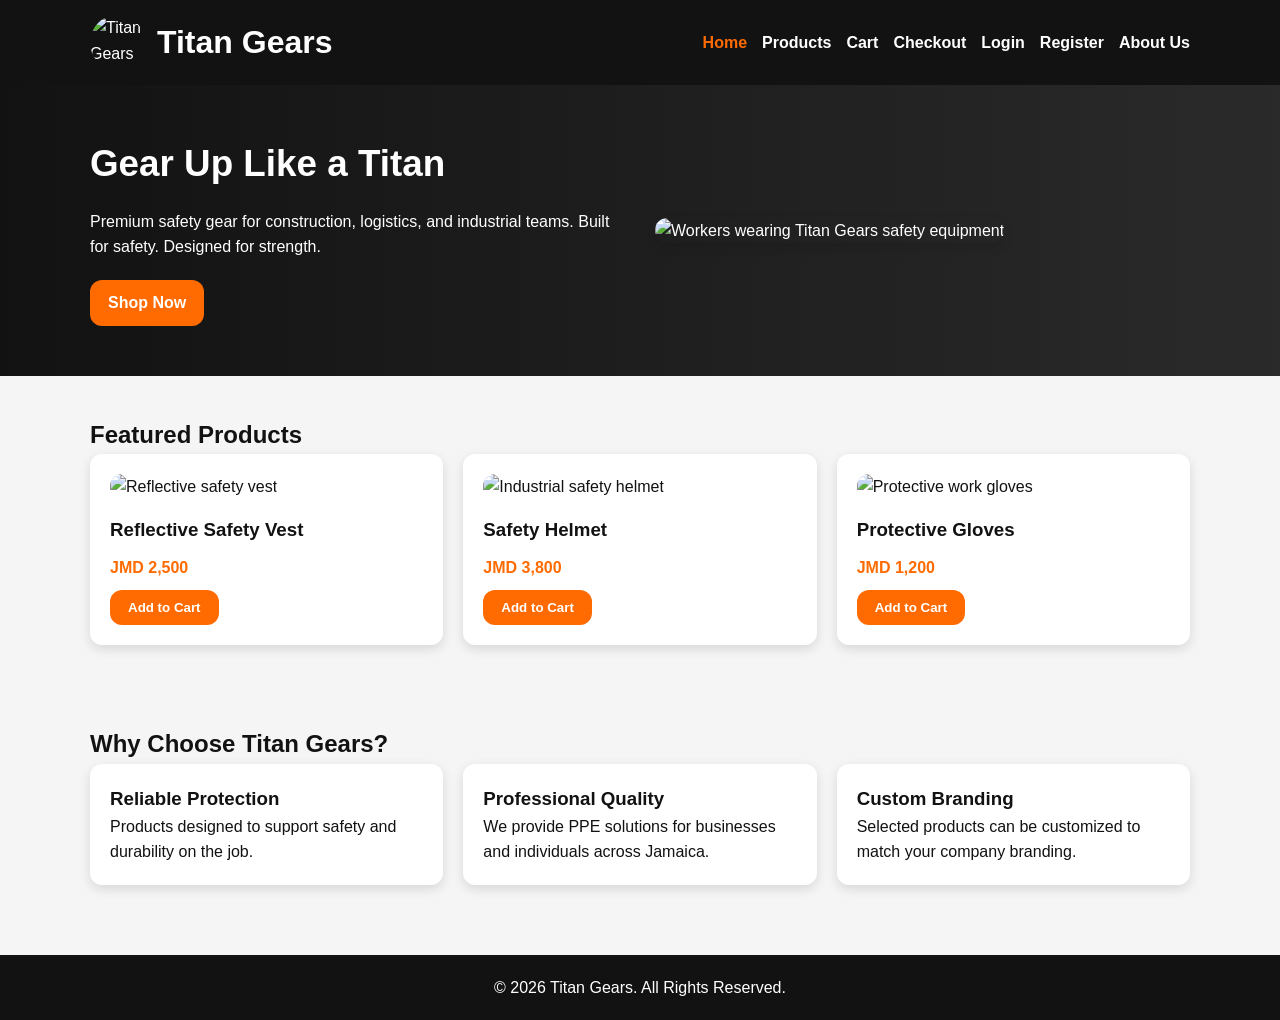
==== index.html @ b77c6769 "Update index.html" ====
<!DOCTYPE html>
<html lang="en">
<head>
    <meta charset="UTF-8">
    <meta name="viewport" content="width=device-width, initial-scale=1.0">
    <title>Titan Gears | Home</title>
    <link rel="stylesheet" href="style.css">
</head>
<body>
    <header>
        <div class="container nav-container">
            <div class="brand">
                <img src="../Assets/logo.png" alt="Titan Gears logo" class="logo">
                <h1>Titan Gears</h1>
            </div>

            <nav>
                <ul class="nav-links">
                    <li><a href="index.html" class="active">Home</a></li>
                    <li><a href="products.html">Products</a></li>
                    <li><a href="cart.html">Cart</a></li>
                    <li><a href="checkout.html">Checkout</a></li>
                    <li><a href="login.html">Login</a></li>
                    <li><a href="register.html">Register</a></li>
                    <li><a href="about.html">About Us</a></li>
                </ul>
            </nav>
        </div>
    </header>

    <main>
        <!-- Hero section -->
        <section class="hero">
            <div class="container hero-content">
                <div class="hero-text">
                    <h2>Gear Up Like a Titan</h2>
                    <p>
                        Premium safety gear for construction, logistics, and industrial teams.
                        Built for safety. Designed for strength.
                    </p>
                    <a href="products.html" class="btn">Shop Now</a>
                </div>
                <div class="hero-image">
                    <img src="../Assets/hero.png" alt="Workers wearing Titan Gears safety equipment">
                </div>
            </div>
        </section>

        <!-- Featured products -->
        <section class="featured-products container">
            <h2>Featured Products</h2>
            <div class="product-grid">
                <article class="product-card">
                    <img src="../Assets/vest.jpg" alt="Reflective safety vest">
                    <h3>Reflective Safety Vest</h3>
                    <p class="price">JMD 2,500</p>
                    <button class="btn" onclick="addToCart('Reflective Safety Vest', 2500)">Add to Cart</button>
                </article>

                <article class="product-card">
                    <img src="../Assets/helmet.jpg" alt="Industrial safety helmet">
                    <h3>Safety Helmet</h3>
                    <p class="price">JMD 3,800</p>
                    <button class="btn" onclick="addToCart('Safety Helmet', 3800)">Add to Cart</button>
                </article>

                <article class="product-card">
                    <img src="../Assets/gloves.jpg" alt="Protective work gloves">
                    <h3>Protective Gloves</h3>
                    <p class="price">JMD 1,200</p>
                    <button class="btn" onclick="addToCart('Protective Gloves', 1200)">Add to Cart</button>
                </article>
            </div>
        </section>

        <!-- Why choose us -->
        <section class="why-us container">
            <h2>Why Choose Titan Gears?</h2>
            <div class="info-grid">
                <div class="info-box">
                    <h3>Reliable Protection</h3>
                    <p>Products designed to support safety and durability on the job.</p>
                </div>
                <div class="info-box">
                    <h3>Professional Quality</h3>
                    <p>We provide PPE solutions for businesses and individuals across Jamaica.</p>
                </div>
                <div class="info-box">
                    <h3>Custom Branding</h3>
                    <p>Selected products can be customized to match your company branding.</p>
                </div>
            </div>
        </section>
    </main>

    <footer>
        <div class="container">
            <p>&copy; 2026 Titan Gears. All Rights Reserved.</p>
        </div>
    </footer>

    <script src="../script.js"></script>
</body>
</html>
---- style.css ----
/* CSS: Variables, consistent theme, reusable classes */

:root {
    --primary: #ff6b00;
    --dark: #121212;
    --grey: #6b7280;
    --light: #f5f5f5;
    --white: #ffffff;
    --danger: #c62828;
    --secondary: #555555;
    --radius: 12px;
    --shadow: 0 4px 12px rgba(0, 0, 0, 0.12);
    --font-main: Arial, Helvetica, sans-serif;
}

* {
    box-sizing: border-box;
    margin: 0;
    padding: 0;
}

/* Element selector */
body {
    font-family: var(--font-main);
    background-color: var(--light);
    color: var(--dark);
    line-height: 1.6;
}

/* Class selector */
.container {
    width: 90%;
    max-width: 1100px;
    margin: auto;
}

header {
    background-color: var(--dark);
    color: var(--white);
    padding: 15px 0;
}

.nav-container {
    display: flex;
    justify-content: space-between;
    align-items: center;
    gap: 20px;
    flex-wrap: wrap;
}

.brand {
    display: flex;
    align-items: center;
    gap: 12px;
}

.logo {
    width: 55px;
    height: 55px;
    object-fit: cover;
    border-radius: 50%;
}

.nav-links {
    list-style: none;
    display: flex;
    gap: 15px;
    flex-wrap: wrap;
}

/* Descendant selector */
.nav-links li a {
    color: var(--white);
    text-decoration: none;
    font-weight: bold;
}

/* Pseudo-class selector */
.nav-links li a:hover,
.nav-links li a.active {
    color: var(--primary);
}

.hero {
    padding: 50px 0;
    background: linear-gradient(to right, #121212, #2a2a2a);
    color: var(--white);
}

.hero-content {
    display: grid;
    grid-template-columns: 1fr 1fr;
    gap: 30px;
    align-items: center;
}

.hero-image img {
    width: 100%;
    border-radius: var(--radius);
    box-shadow: var(--shadow);
}

.hero-text h2 {
    font-size: 2.3rem;
    margin-bottom: 15px;
}

.hero-text p {
    margin-bottom: 20px;
}

.btn {
    display: inline-block;
    background-color: var(--primary);
    color: var(--white);
    padding: 10px 18px;
    border: none;
    border-radius: var(--radius);
    cursor: pointer;
    text-decoration: none;
    font-weight: bold;
}

.btn:hover {
    opacity: 0.9;
}

.btn-danger {
    background-color: var(--danger);
}

.btn-secondary {
    background-color: var(--secondary);
}

.btn-dark {
    background-color: var(--dark);
}

.page-section,
.featured-products,
.why-us {
    padding: 40px 0;
}

.product-grid,
.info-grid {
    display: grid;
    grid-template-columns: repeat(3, 1fr);
    gap: 20px;
}

.product-card,
.info-box,
.form-box,
.about-box,
.checkout-box {
    background-color: var(--white);
    padding: 20px;
    border-radius: var(--radius);
    box-shadow: var(--shadow);
}

.product-card img {
    width: 100%;
    height: 220px;
    object-fit: cover;
    border-radius: var(--radius);
    margin-bottom: 15px;
}

.price {
    font-weight: bold;
    color: var(--primary);
    margin: 10px 0;
}

form {
    display: flex;
    flex-direction: column;
    gap: 12px;
}

input {
    padding: 10px;
    border: 1px solid #ccc;
    border-radius: 8px;
}

.button-group {
    display: flex;
    gap: 10px;
    flex-wrap: wrap;
    margin-top: 15px;
}

.cart-table {
    width: 100%;
    border-collapse: collapse;
    margin-top: 20px;
    background-color: var(--white);
    box-shadow: var(--shadow);
}

.cart-table th,
.cart-table td {
    border: 1px solid #ddd;
    padding: 12px;
    text-align: center;
}

.cart-summary {
    margin-top: 20px;
    background-color: var(--white);
    padding: 20px;
    border-radius: var(--radius);
    box-shadow: var(--shadow);
}

footer {
    background-color: var(--dark);
    color: var(--white);
    text-align: center;
    padding: 20px 0;
    margin-top: 30px;
}

/* Responsive design: mobile layout */
@media (max-width: 600px) {
    .hero-content,
    .product-grid,
    .info-grid {
        grid-template-columns: 1fr;
    }

    .nav-container {
        flex-direction: column;
        align-items: flex-start;
    }

    .hero-text h2 {
        font-size: 1.8rem;
    }
}

/* Responsive design: tablet/desktop layout */
@media (min-width: 601px) and (max-width: 949px) {
    .product-grid,
    .info-grid {
        grid-template-columns: repeat(2, 1fr);
    }
}
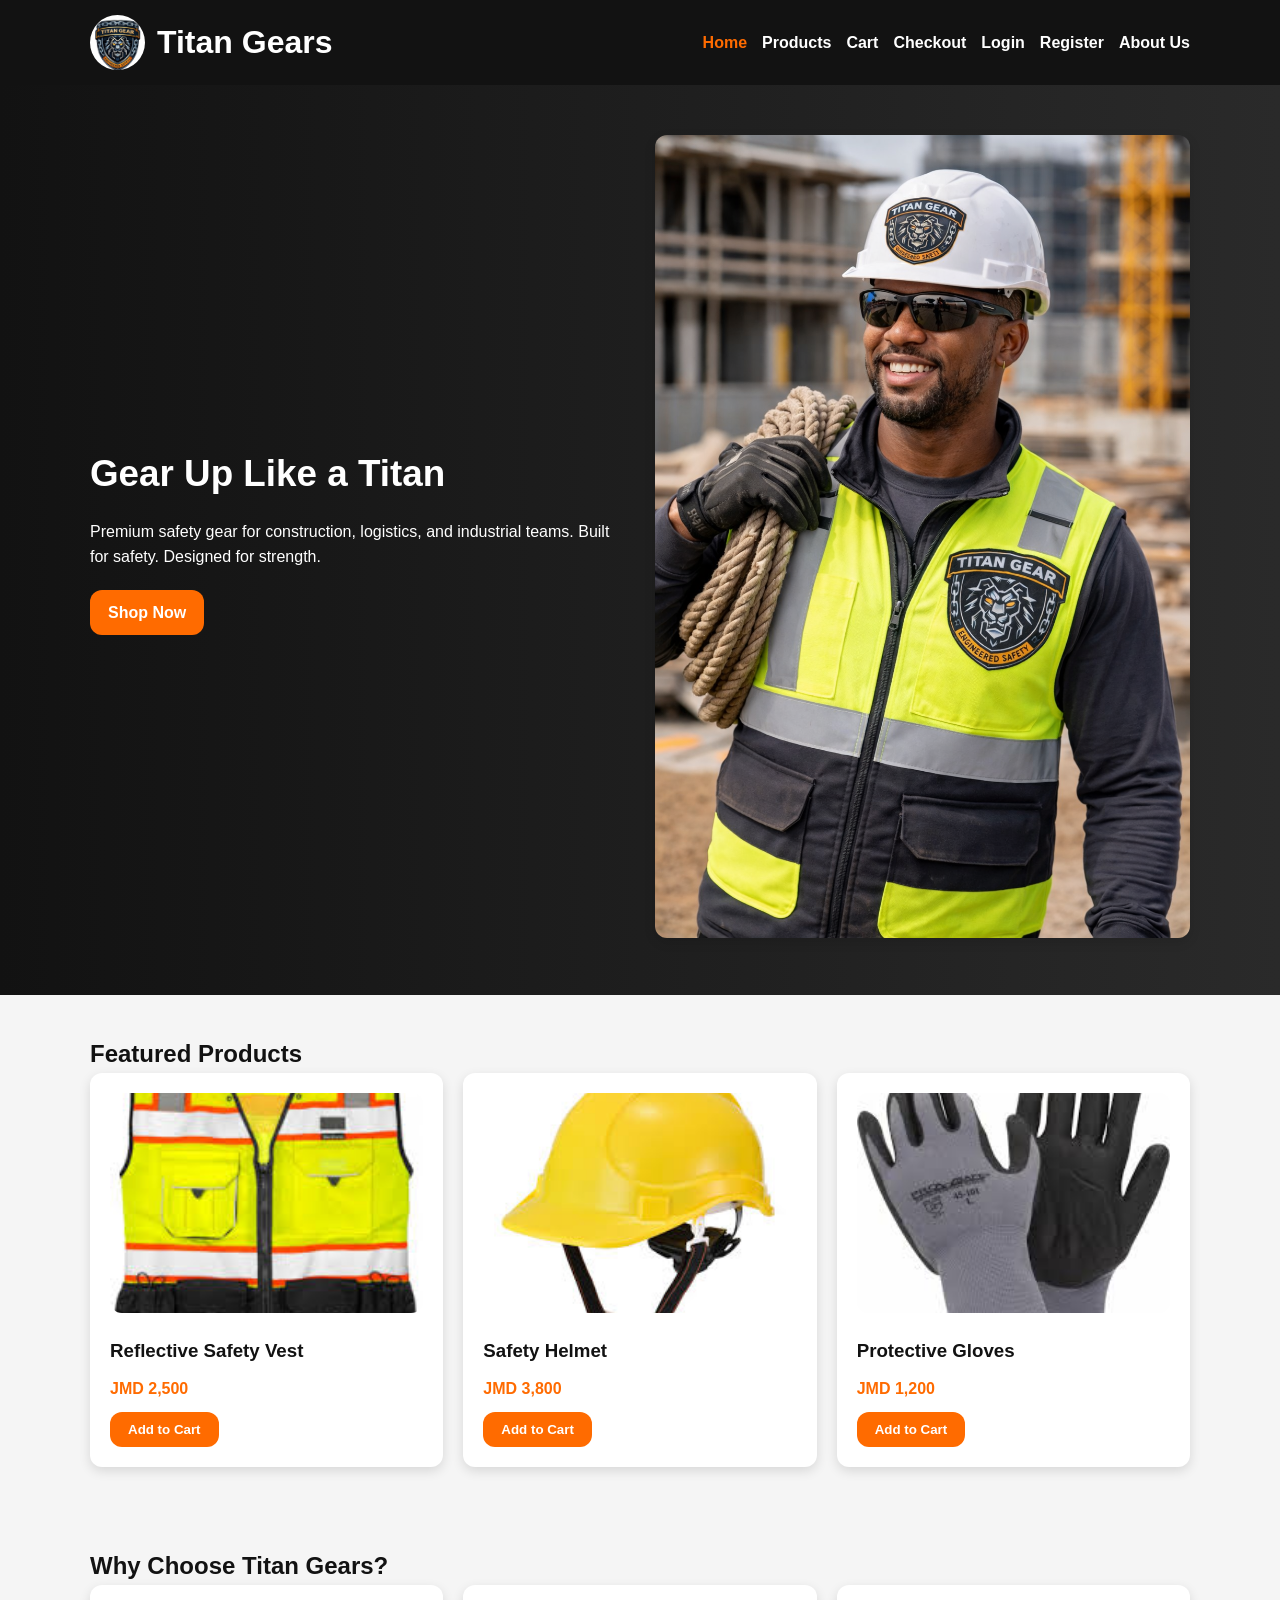
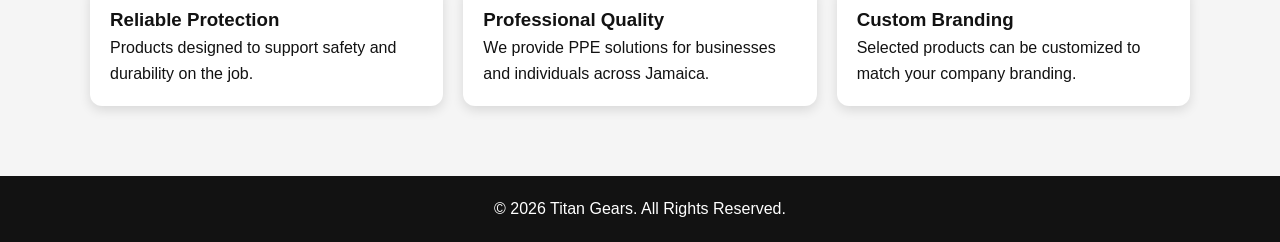
==== commit 789bf39a: "Update index.html" ====
--- a/index.html
+++ b/index.html
@@ -10,7 +10,7 @@
     <header>
         <div class="container nav-container">
             <div class="brand">
-                <img src="../Assets/logo.png" alt="Titan Gears logo" class="logo">
+                <img src="logo.png" alt="Titan Gears logo" class="logo">
                 <h1>Titan Gears</h1>
             </div>
 
@@ -41,7 +41,7 @@
                     <a href="products.html" class="btn">Shop Now</a>
                 </div>
                 <div class="hero-image">
-                    <img src="../Assets/hero.png" alt="Workers wearing Titan Gears safety equipment">
+                    <img src="hero.png" alt="Workers wearing Titan Gears safety equipment">
                 </div>
             </div>
         </section>
@@ -51,21 +51,21 @@
             <h2>Featured Products</h2>
             <div class="product-grid">
                 <article class="product-card">
-                    <img src="../Assets/vest.jpg" alt="Reflective safety vest">
+                    <img src="vest.jpg" alt="Reflective safety vest">
                     <h3>Reflective Safety Vest</h3>
                     <p class="price">JMD 2,500</p>
                     <button class="btn" onclick="addToCart('Reflective Safety Vest', 2500)">Add to Cart</button>
                 </article>
 
                 <article class="product-card">
-                    <img src="../Assets/helmet.jpg" alt="Industrial safety helmet">
+                    <img src="helmet.jpg" alt="Industrial safety helmet">
                     <h3>Safety Helmet</h3>
                     <p class="price">JMD 3,800</p>
                     <button class="btn" onclick="addToCart('Safety Helmet', 3800)">Add to Cart</button>
                 </article>
 
                 <article class="product-card">
-                    <img src="../Assets/gloves.jpg" alt="Protective work gloves">
+                    <img src="gloves.jpg" alt="Protective work gloves">
                     <h3>Protective Gloves</h3>
                     <p class="price">JMD 1,200</p>
                     <button class="btn" onclick="addToCart('Protective Gloves', 1200)">Add to Cart</button>
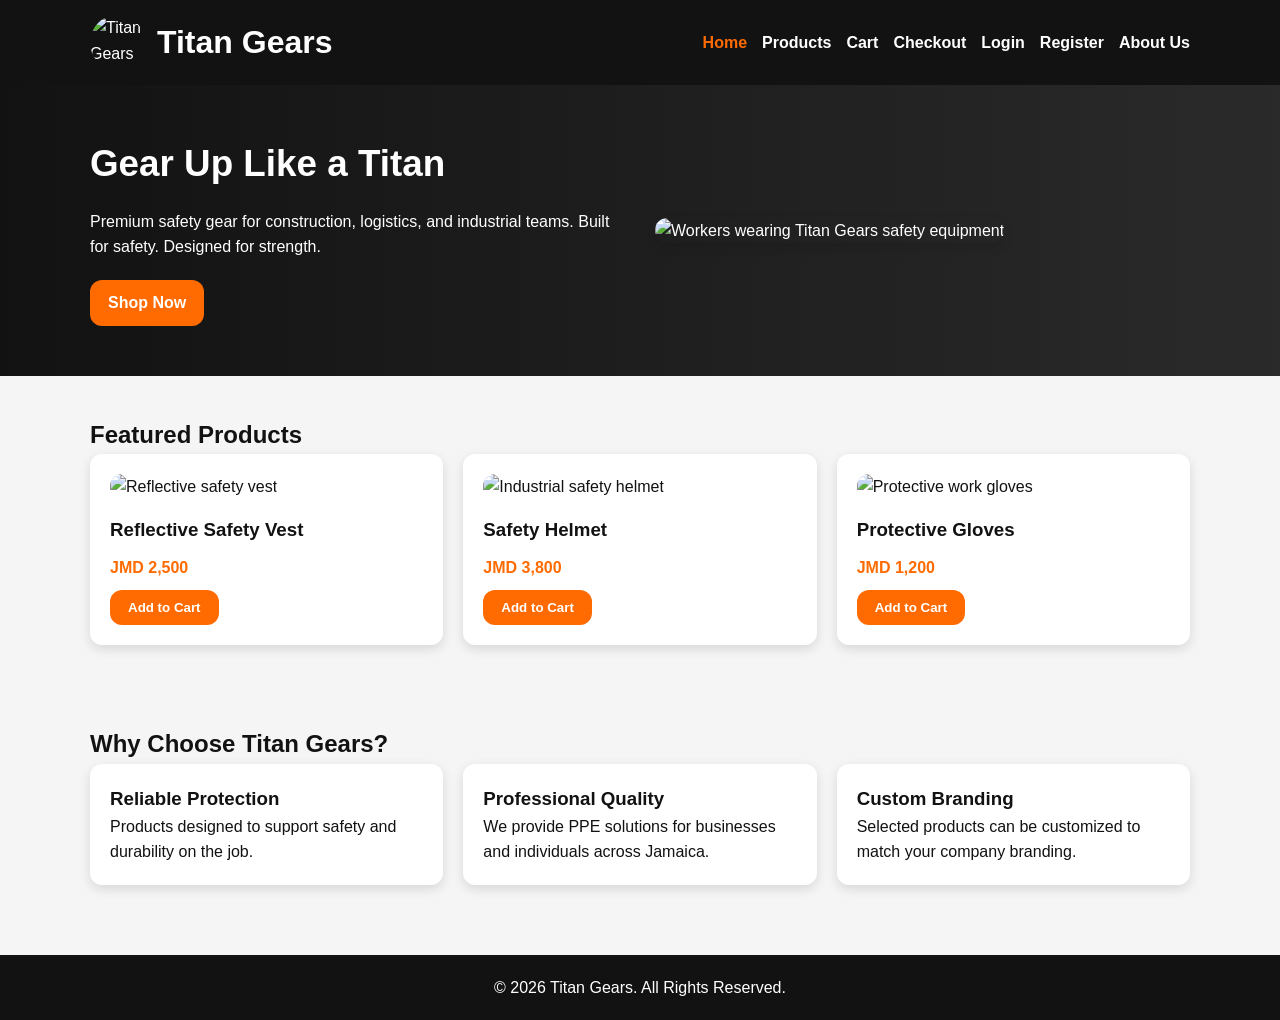
==== commit 8030a87c: "Update index.html" ====
--- a/index.html
+++ b/index.html
@@ -1,16 +1,18 @@
 <!DOCTYPE html>
 <html lang="en">
 <head>
+    <!-- IA#2 Q1: Proper HTML5 document structure -->
     <meta charset="UTF-8">
     <meta name="viewport" content="width=device-width, initial-scale=1.0">
     <title>Titan Gears | Home</title>
     <link rel="stylesheet" href="style.css">
 </head>
 <body>
+    <!-- IA#2 Q1: Semantic tags used - header, nav, main, section, footer -->
     <header>
         <div class="container nav-container">
             <div class="brand">
-                <img src="logo.png" alt="Titan Gears logo" class="logo">
+                <img src="../Assets/logo.png" alt="Titan Gears logo" class="logo">
                 <h1>Titan Gears</h1>
             </div>
 
@@ -41,7 +43,7 @@
                     <a href="products.html" class="btn">Shop Now</a>
                 </div>
                 <div class="hero-image">
-                    <img src="hero.png" alt="Workers wearing Titan Gears safety equipment">
+                    <img src="../Assets/hero.png" alt="Workers wearing Titan Gears safety equipment">
                 </div>
             </div>
         </section>
@@ -51,21 +53,21 @@
             <h2>Featured Products</h2>
             <div class="product-grid">
                 <article class="product-card">
-                    <img src="vest.jpg" alt="Reflective safety vest">
+                    <img src="../Assets/vest.jpg" alt="Reflective safety vest">
                     <h3>Reflective Safety Vest</h3>
                     <p class="price">JMD 2,500</p>
                     <button class="btn" onclick="addToCart('Reflective Safety Vest', 2500)">Add to Cart</button>
                 </article>
 
                 <article class="product-card">
-                    <img src="helmet.jpg" alt="Industrial safety helmet">
+                    <img src="../Assets/helmet.jpg" alt="Industrial safety helmet">
                     <h3>Safety Helmet</h3>
                     <p class="price">JMD 3,800</p>
                     <button class="btn" onclick="addToCart('Safety Helmet', 3800)">Add to Cart</button>
                 </article>
 
                 <article class="product-card">
-                    <img src="gloves.jpg" alt="Protective work gloves">
+                    <img src="../Assets/gloves.jpg" alt="Protective work gloves">
                     <h3>Protective Gloves</h3>
                     <p class="price">JMD 1,200</p>
                     <button class="btn" onclick="addToCart('Protective Gloves', 1200)">Add to Cart</button>
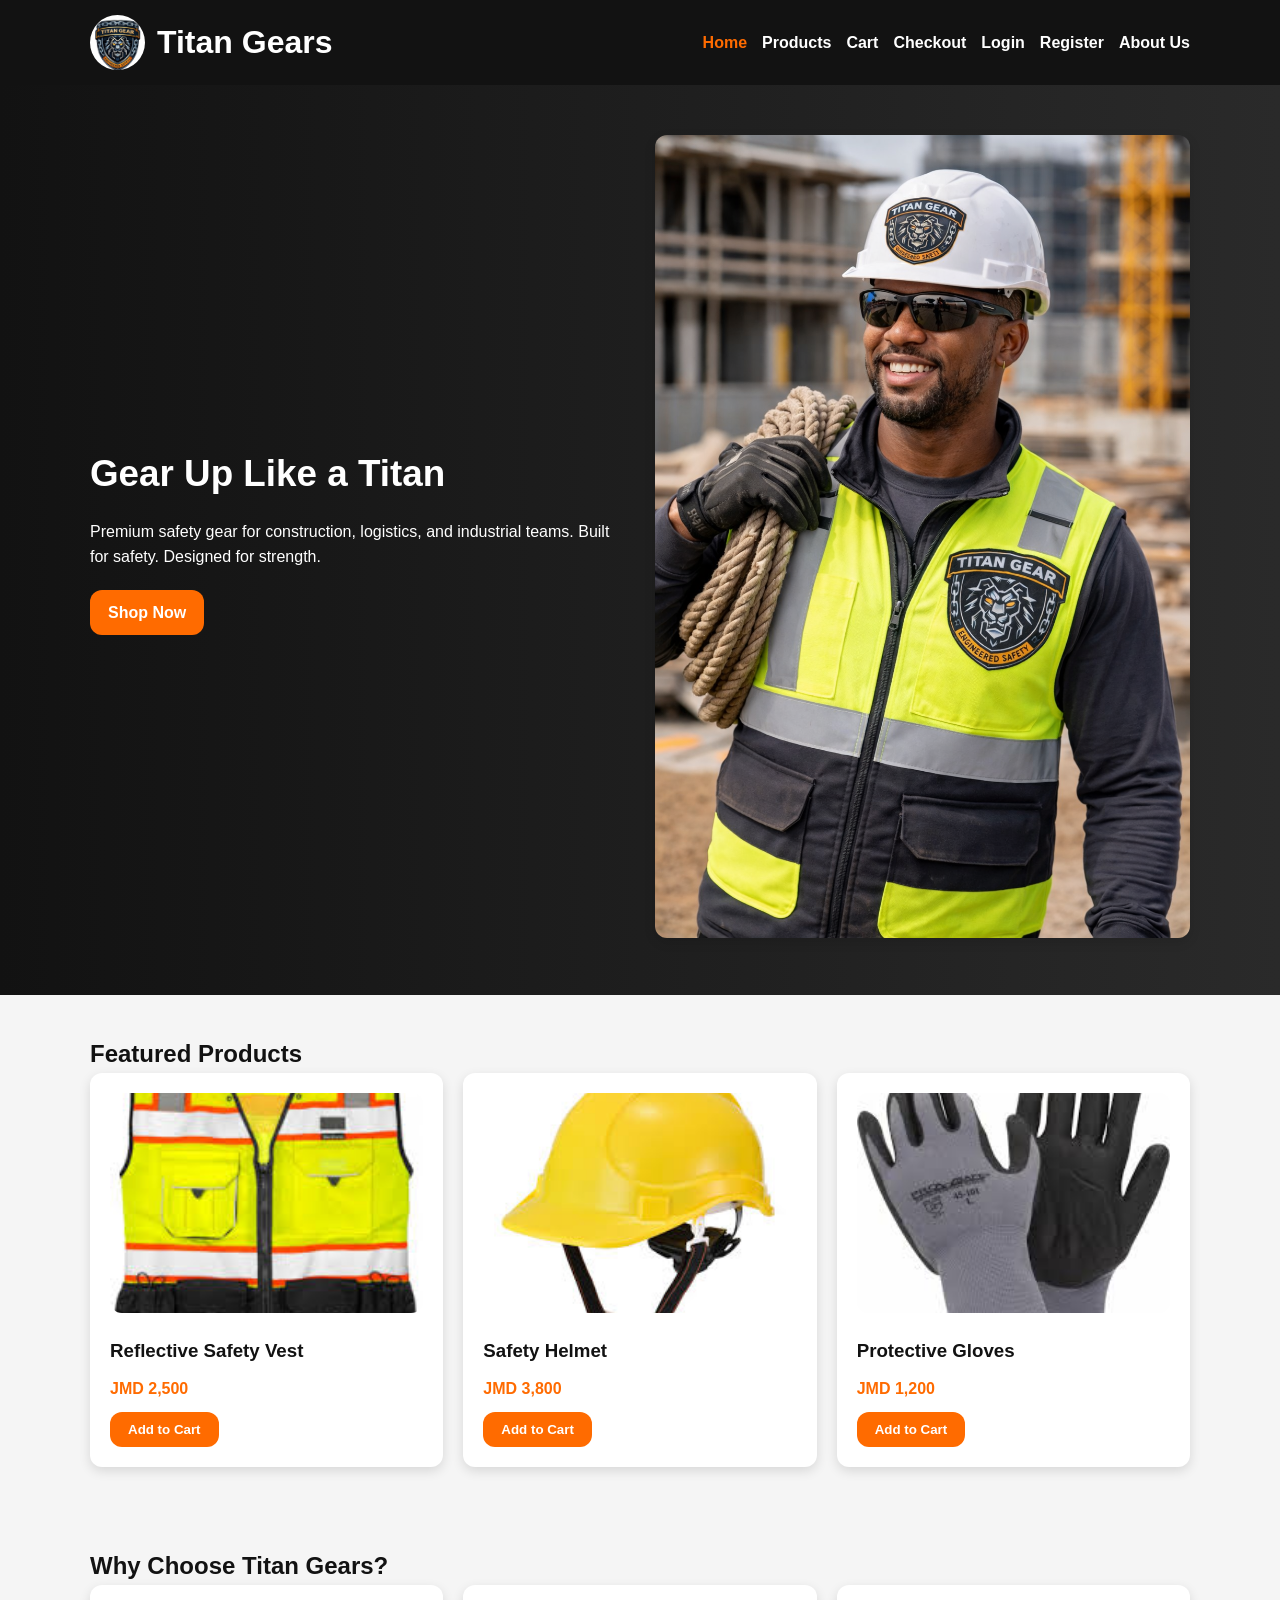
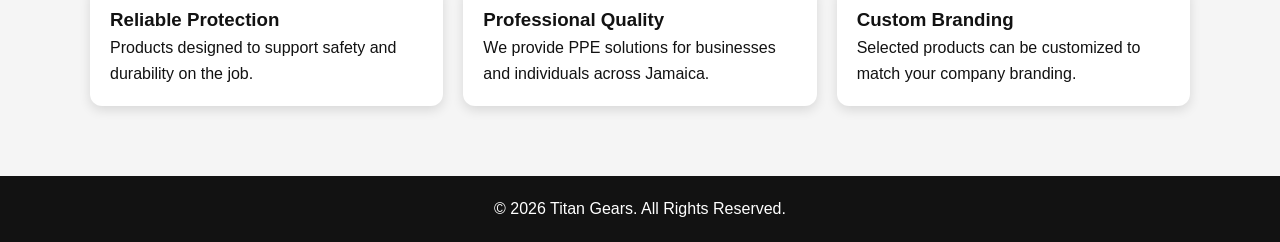
==== commit 155ba1f3: "Update index.html" ====
--- a/index.html
+++ b/index.html
@@ -1,18 +1,16 @@
 <!DOCTYPE html>
 <html lang="en">
 <head>
-    <!-- IA#2 Q1: Proper HTML5 document structure -->
     <meta charset="UTF-8">
     <meta name="viewport" content="width=device-width, initial-scale=1.0">
     <title>Titan Gears | Home</title>
     <link rel="stylesheet" href="style.css">
 </head>
 <body>
-    <!-- IA#2 Q1: Semantic tags used - header, nav, main, section, footer -->
     <header>
         <div class="container nav-container">
             <div class="brand">
-                <img src="../Assets/logo.png" alt="Titan Gears logo" class="logo">
+                <img src="logo.png" alt="Titan Gears logo" class="logo">
                 <h1>Titan Gears</h1>
             </div>
 
@@ -43,7 +41,7 @@
                     <a href="products.html" class="btn">Shop Now</a>
                 </div>
                 <div class="hero-image">
-                    <img src="../Assets/hero.png" alt="Workers wearing Titan Gears safety equipment">
+                    <img src="hero.png" alt="Workers wearing Titan Gears safety equipment">
                 </div>
             </div>
         </section>
@@ -53,21 +51,21 @@
             <h2>Featured Products</h2>
             <div class="product-grid">
                 <article class="product-card">
-                    <img src="../Assets/vest.jpg" alt="Reflective safety vest">
+                    <img src="vest.jpg" alt="Reflective safety vest">
                     <h3>Reflective Safety Vest</h3>
                     <p class="price">JMD 2,500</p>
                     <button class="btn" onclick="addToCart('Reflective Safety Vest', 2500)">Add to Cart</button>
                 </article>
 
                 <article class="product-card">
-                    <img src="../Assets/helmet.jpg" alt="Industrial safety helmet">
+                    <img src="helmet.jpg" alt="Industrial safety helmet">
                     <h3>Safety Helmet</h3>
                     <p class="price">JMD 3,800</p>
                     <button class="btn" onclick="addToCart('Safety Helmet', 3800)">Add to Cart</button>
                 </article>
 
                 <article class="product-card">
-                    <img src="../Assets/gloves.jpg" alt="Protective work gloves">
+                    <img src="gloves.jpg" alt="Protective work gloves">
                     <h3>Protective Gloves</h3>
                     <p class="price">JMD 1,200</p>
                     <button class="btn" onclick="addToCart('Protective Gloves', 1200)">Add to Cart</button>
@@ -101,6 +99,6 @@
         </div>
     </footer>
 
-    <script src="../script.js"></script>
+    <script src="script.js"></script>
 </body>
 </html>
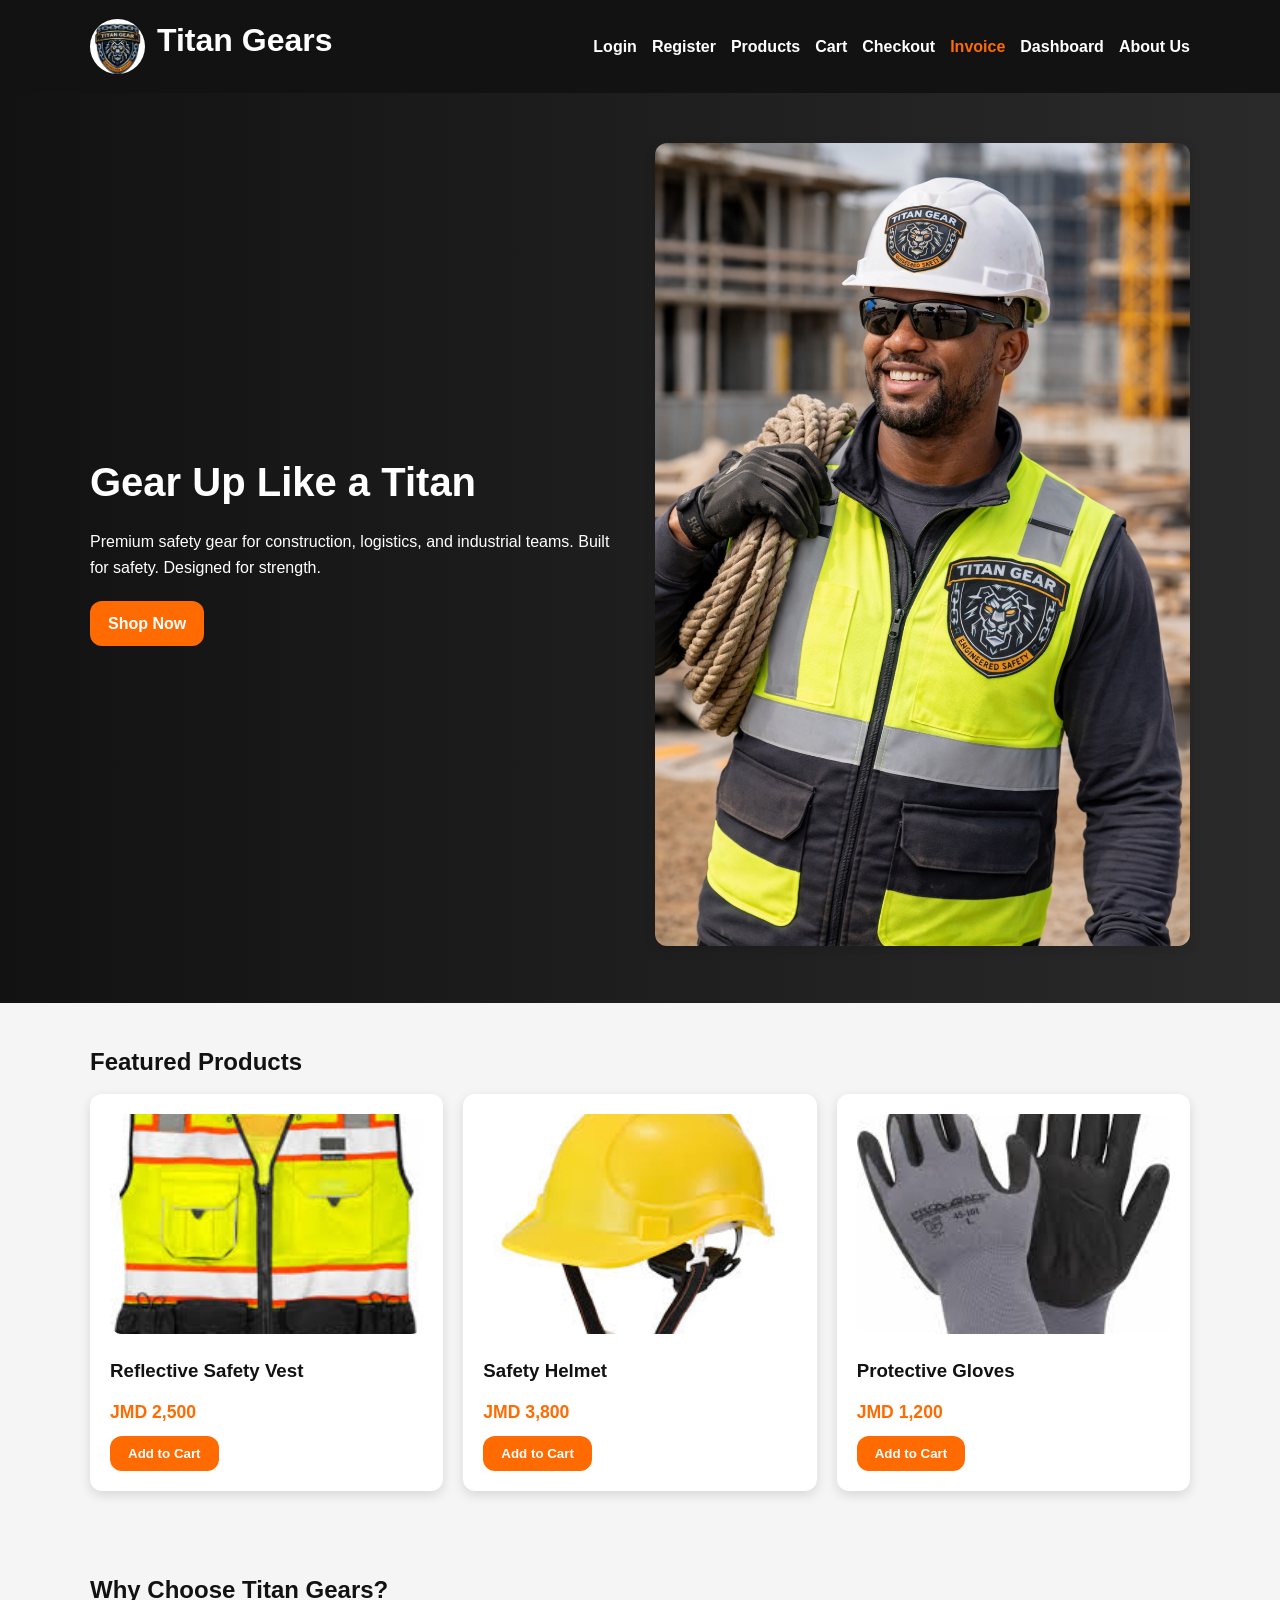
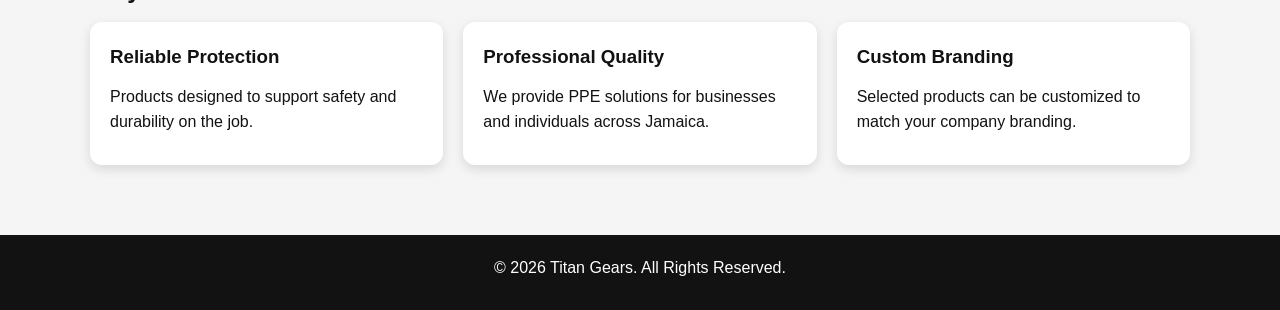
==== commit 110c388b: "Update index.html" ====
--- a/index.html
+++ b/index.html
@@ -16,12 +16,13 @@
 
             <nav>
                 <ul class="nav-links">
-                    <li><a href="index.html" class="active">Home</a></li>
+                    <li><a href="index.html">Login</a></li>
+                    <li><a href="register.html">Register</a></li>
                     <li><a href="products.html">Products</a></li>
                     <li><a href="cart.html">Cart</a></li>
                     <li><a href="checkout.html">Checkout</a></li>
-                    <li><a href="login.html">Login</a></li>
-                    <li><a href="register.html">Register</a></li>
+                    <li><a href="invoice.html" class="active">Invoice</a></li>
+                    <li><a href="dashboard.html">Dashboard</a></li>
                     <li><a href="about.html">About Us</a></li>
                 </ul>
             </nav>
--- a/style.css
+++ b/style.css
@@ -1,5 +1,18 @@
-/* CSS: Variables, consistent theme, reusable classes */
-
+/* =========================================================
+   TITAN GEARS - MAIN STYLESHEET
+   Module: CIT2011
+   Covers:
+   - theme consistency
+   - responsive layout
+   - forms
+   - product grid
+   - cart
+   - checkout
+   - invoice
+   - dashboard frequency figures
+========================================================= */
+
+/* Q: CSS Variables, theme consistency, reusable classes */
 :root {
     --primary: #ff6b00;
     --dark: #121212;
@@ -8,18 +21,24 @@
     --white: #ffffff;
     --danger: #c62828;
     --secondary: #555555;
+    --success: #1b8a3d;
+    --border: #dddddd;
     --radius: 12px;
     --shadow: 0 4px 12px rgba(0, 0, 0, 0.12);
     --font-main: Arial, Helvetica, sans-serif;
 }
 
+/* Element selector */
 * {
     box-sizing: border-box;
     margin: 0;
     padding: 0;
 }
 
-/* Element selector */
+html {
+    scroll-behavior: smooth;
+}
+
 body {
     font-family: var(--font-main);
     background-color: var(--light);
@@ -34,6 +53,26 @@
     margin: auto;
 }
 
+.page-section,
+.featured-products,
+.why-us,
+.dashboard-section,
+.invoice-section {
+    padding: 40px 0;
+}
+
+h1, h2, h3, h4 {
+    margin-bottom: 12px;
+}
+
+p {
+    margin-bottom: 10px;
+}
+
+/* =========================================================
+   HEADER / NAVIGATION
+========================================================= */
+
 header {
     background-color: var(--dark);
     color: var(--white);
@@ -81,6 +120,10 @@
     color: var(--primary);
 }
 
+/* =========================================================
+   HERO
+========================================================= */
+
 .hero {
     padding: 50px 0;
     background: linear-gradient(to right, #121212, #2a2a2a);
@@ -107,7 +150,12 @@
 
 .hero-text p {
     margin-bottom: 20px;
-}
+    max-width: 520px;
+}
+
+/* =========================================================
+   BUTTONS
+========================================================= */
 
 .btn {
     display: inline-block;
@@ -119,6 +167,7 @@
     cursor: pointer;
     text-decoration: none;
     font-weight: bold;
+    transition: 0.3s ease;
 }
 
 .btn:hover {
@@ -137,14 +186,44 @@
     background-color: var(--dark);
 }
 
-.page-section,
-.featured-products,
-.why-us {
-    padding: 40px 0;
-}
+.btn-success {
+    background-color: var(--success);
+}
+
+.button-group {
+    display: flex;
+    gap: 10px;
+    flex-wrap: wrap;
+    margin-top: 15px;
+}
+
+/* Small action buttons used in cart */
+.qty-btn,
+.remove-btn {
+    border: none;
+    border-radius: 8px;
+    padding: 6px 10px;
+    cursor: pointer;
+    font-weight: bold;
+}
+
+.qty-btn {
+    background-color: var(--dark);
+    color: var(--white);
+}
+
+.remove-btn {
+    background-color: var(--danger);
+    color: var(--white);
+}
+
+/* =========================================================
+   PRODUCT GRID / CARDS
+========================================================= */
 
 .product-grid,
-.info-grid {
+.info-grid,
+.dashboard-grid {
     display: grid;
     grid-template-columns: repeat(3, 1fr);
     gap: 20px;
@@ -154,7 +233,13 @@
 .info-box,
 .form-box,
 .about-box,
-.checkout-box {
+.checkout-box,
+.invoice-box,
+.dashboard-card,
+.locked-box,
+.chart-box,
+.search-box,
+.output-box {
     background-color: var(--white);
     padding: 20px;
     border-radius: var(--radius);
@@ -173,7 +258,12 @@
     font-weight: bold;
     color: var(--primary);
     margin: 10px 0;
-}
+    font-size: 1.1rem;
+}
+
+/* =========================================================
+   FORMS
+========================================================= */
 
 form {
     display: flex;
@@ -181,35 +271,81 @@
     gap: 12px;
 }
 
-input {
-    padding: 10px;
+label {
+    font-weight: bold;
+    margin-top: 5px;
+}
+
+input,
+select,
+textarea {
+    padding: 12px;
     border: 1px solid #ccc;
     border-radius: 8px;
-}
-
-.button-group {
-    display: flex;
-    gap: 10px;
-    flex-wrap: wrap;
-    margin-top: 15px;
-}
-
-.cart-table {
+    font-size: 1rem;
+    width: 100%;
+}
+
+input:focus,
+select:focus,
+textarea:focus {
+    outline: 2px solid rgba(255, 107, 0, 0.18);
+    border-color: var(--primary);
+}
+
+.form-message {
+    margin-top: 10px;
+    font-weight: bold;
+}
+
+.form-help {
+    font-size: 0.9rem;
+    color: var(--grey);
+}
+
+.reset-link {
+    color: var(--primary);
+    text-decoration: none;
+    font-weight: bold;
+    margin-top: 8px;
+    display: inline-block;
+}
+
+.reset-link:hover {
+    text-decoration: underline;
+}
+
+/* =========================================================
+   TABLES / CART / INVOICE
+========================================================= */
+
+.cart-table,
+.invoice-table {
     width: 100%;
     border-collapse: collapse;
     margin-top: 20px;
     background-color: var(--white);
     box-shadow: var(--shadow);
+    overflow: hidden;
+    border-radius: var(--radius);
 }
 
 .cart-table th,
-.cart-table td {
-    border: 1px solid #ddd;
+.cart-table td,
+.invoice-table th,
+.invoice-table td {
+    border: 1px solid var(--border);
     padding: 12px;
     text-align: center;
 }
 
-.cart-summary {
+.cart-table th,
+.invoice-table th {
+    background-color: #f1f1f1;
+}
+
+.cart-summary,
+.invoice-summary {
     margin-top: 20px;
     background-color: var(--white);
     padding: 20px;
@@ -217,6 +353,131 @@
     box-shadow: var(--shadow);
 }
 
+.summary-line {
+    font-size: 1.05rem;
+    margin-bottom: 10px;
+}
+
+.summary-line strong {
+    display: inline-block;
+    min-width: 120px;
+}
+
+/* =========================================================
+   CHECKOUT / INVOICE
+========================================================= */
+
+.checkout-layout {
+    display: grid;
+    grid-template-columns: 1fr 1fr;
+    gap: 20px;
+}
+
+.invoice-meta {
+    margin-bottom: 20px;
+}
+
+.invoice-meta p {
+    margin-bottom: 6px;
+}
+
+/* =========================================================
+   DASHBOARD / FIGURES
+========================================================= */
+
+.chart-title {
+    margin-bottom: 16px;
+}
+
+.bar-chart {
+    display: flex;
+    flex-direction: column;
+    gap: 14px;
+}
+
+.bar-row {
+    display: grid;
+    grid-template-columns: 110px 1fr 50px;
+    align-items: center;
+    gap: 10px;
+}
+
+.bar-label {
+    font-weight: bold;
+}
+
+.bar-track {
+    width: 100%;
+    background-color: #ececec;
+    border-radius: 999px;
+    height: 22px;
+    overflow: hidden;
+}
+
+.bar-fill {
+    height: 100%;
+    background-color: var(--primary);
+    color: var(--white);
+    text-align: right;
+    padding-right: 8px;
+    font-size: 0.85rem;
+    font-weight: bold;
+    line-height: 22px;
+    min-width: 24px;
+}
+
+.bar-value {
+    font-weight: bold;
+    text-align: right;
+}
+
+/* =========================================================
+   SEARCH / DASHBOARD OUTPUT
+========================================================= */
+
+.search-box {
+    margin-top: 20px;
+}
+
+.search-row {
+    display: flex;
+    gap: 10px;
+    flex-wrap: wrap;
+    align-items: center;
+}
+
+.search-row input {
+    flex: 1;
+    min-width: 220px;
+}
+
+.output-box {
+    margin-top: 20px;
+}
+
+/* =========================================================
+   ABOUT / LOCKED PAGE
+========================================================= */
+
+.about-box a {
+    color: var(--primary);
+    font-weight: bold;
+}
+
+.locked-box {
+    text-align: center;
+    max-width: 700px;
+    margin: 50px auto;
+}
+
+.locked-box h2 {
+    color: var(--danger);
+}
+
+/* =========================================================
+   FOOTER
+========================================================= */
+
 footer {
     background-color: var(--dark);
     color: var(--white);
@@ -225,11 +486,17 @@
     margin-top: 30px;
 }
 
-/* Responsive design: mobile layout */
+/* =========================================================
+   RESPONSIVE DESIGN
+========================================================= */
+
+/* Mobile layout */
 @media (max-width: 600px) {
     .hero-content,
     .product-grid,
-    .info-grid {
+    .info-grid,
+    .dashboard-grid,
+    .checkout-layout {
         grid-template-columns: 1fr;
     }
 
@@ -238,15 +505,50 @@
         align-items: flex-start;
     }
 
+    .nav-links {
+        flex-direction: column;
+        width: 100%;
+    }
+
     .hero-text h2 {
         font-size: 1.8rem;
     }
-}
-
-/* Responsive design: tablet/desktop layout */
+
+    .bar-row {
+        grid-template-columns: 1fr;
+        gap: 6px;
+    }
+
+    .cart-table,
+    .invoice-table {
+        display: block;
+        overflow-x: auto;
+        white-space: nowrap;
+    }
+
+    .button-group,
+    .search-row {
+        flex-direction: column;
+        align-items: stretch;
+    }
+}
+
+/* Tablet layout */
 @media (min-width: 601px) and (max-width: 949px) {
     .product-grid,
-    .info-grid {
+    .info-grid,
+    .dashboard-grid {
         grid-template-columns: repeat(2, 1fr);
     }
-}
+
+    .checkout-layout {
+        grid-template-columns: 1fr;
+    }
+}
+
+/* Desktop emphasis */
+@media (min-width: 950px) {
+    .hero-text h2 {
+        font-size: 2.5rem;
+    }
+}
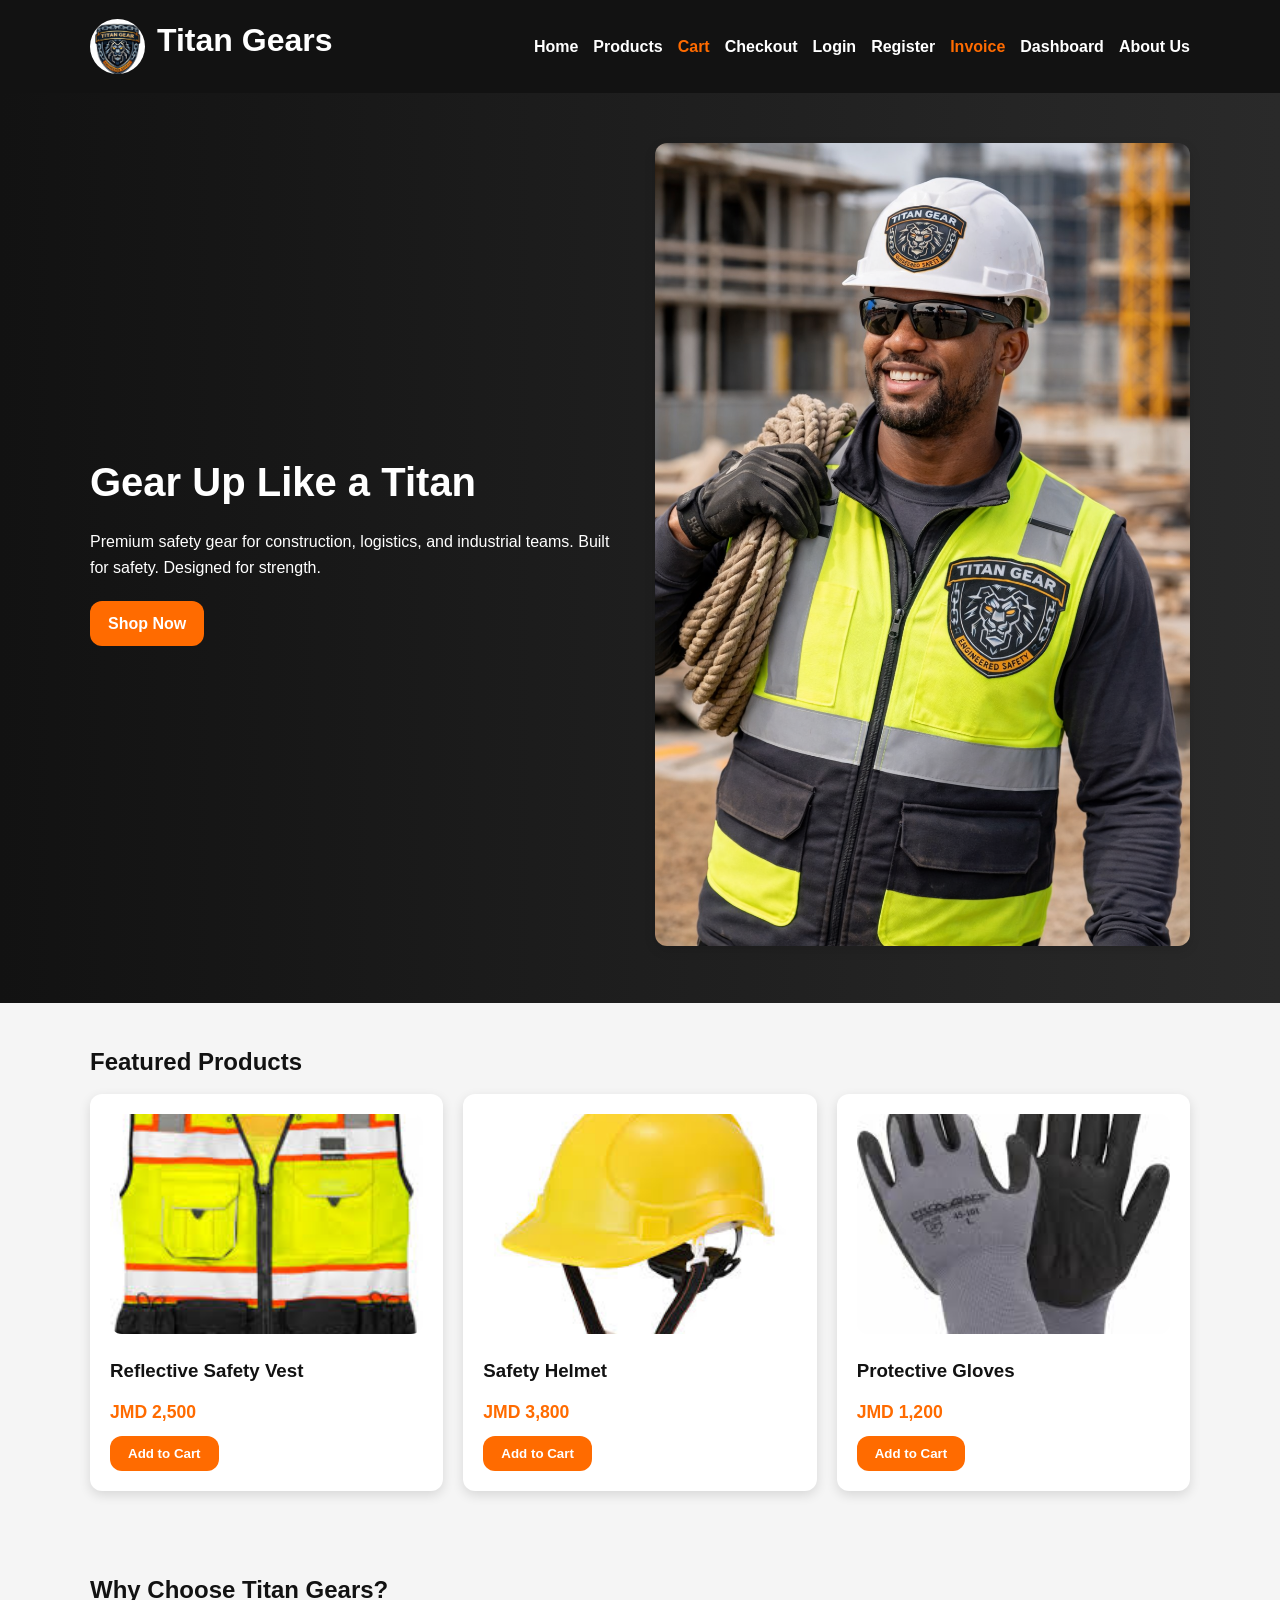
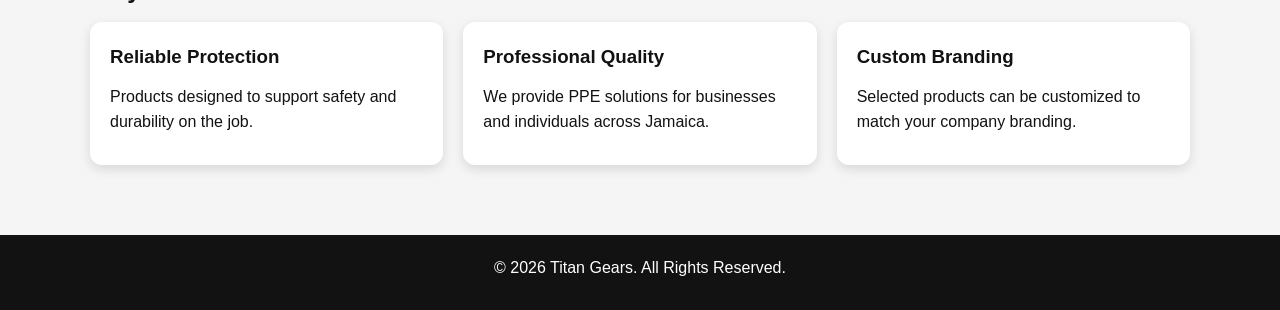
==== commit c713a72a: "Update index.html" ====
--- a/index.html
+++ b/index.html
@@ -16,11 +16,12 @@
 
             <nav>
                 <ul class="nav-links">
-                    <li><a href="index.html">Login</a></li>
+                    <li><a href="index.html">Home</a></li>
+                    <li><a href="products.html">Products</a></li>
+                    <li><a href="cart.html" class="active">Cart</a></li>
+                    <li><a href="checkout.html">Checkout</a></li>
+                    <li><a href="login.html">Login</a></li>
                     <li><a href="register.html">Register</a></li>
-                    <li><a href="products.html">Products</a></li>
-                    <li><a href="cart.html">Cart</a></li>
-                    <li><a href="checkout.html">Checkout</a></li>
                     <li><a href="invoice.html" class="active">Invoice</a></li>
                     <li><a href="dashboard.html">Dashboard</a></li>
                     <li><a href="about.html">About Us</a></li>
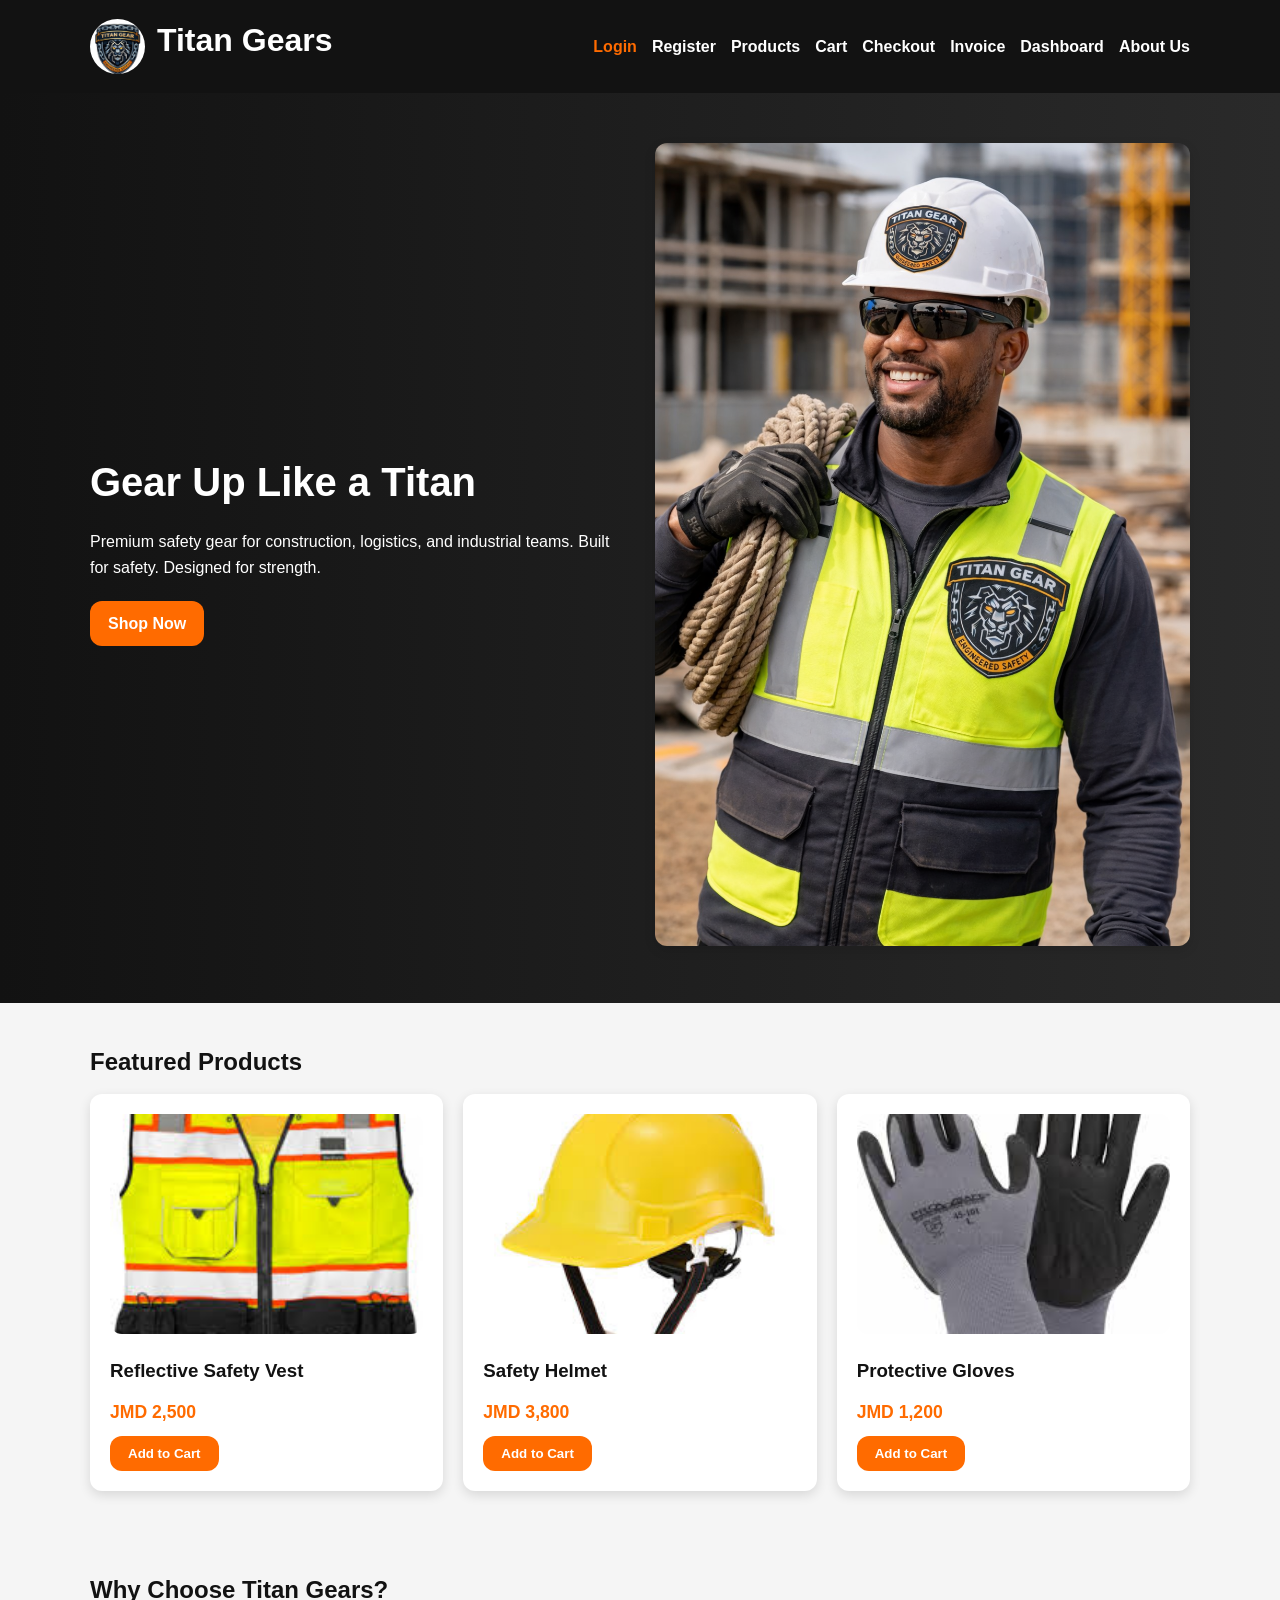
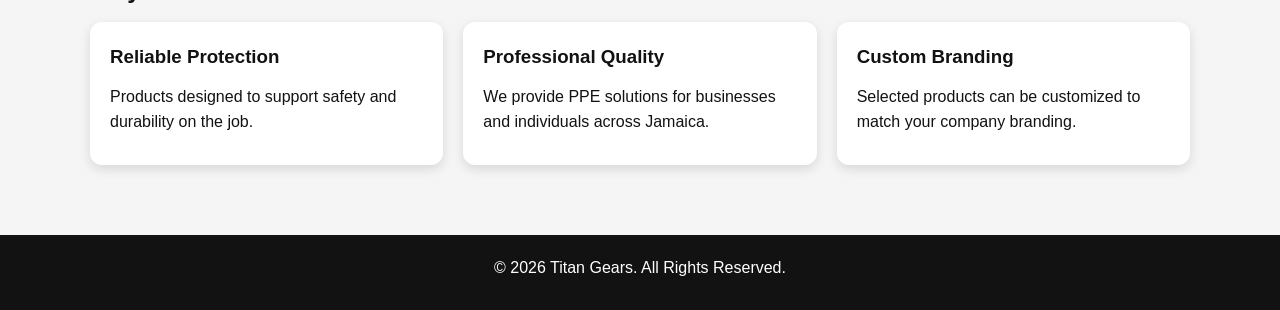
==== commit 56e48490: "Update index.html" ====
--- a/index.html
+++ b/index.html
@@ -16,13 +16,12 @@
 
             <nav>
                 <ul class="nav-links">
-                    <li><a href="index.html">Home</a></li>
+                    <li><a href="index.html" class="active">Login</a></li>
+                    <li><a href="register.html">Register</a></li>
                     <li><a href="products.html">Products</a></li>
-                    <li><a href="cart.html" class="active">Cart</a></li>
+                    <li><a href="cart.html">Cart</a></li>
                     <li><a href="checkout.html">Checkout</a></li>
-                    <li><a href="login.html">Login</a></li>
-                    <li><a href="register.html">Register</a></li>
-                    <li><a href="invoice.html" class="active">Invoice</a></li>
+                    <li><a href="invoice.html">Invoice</a></li>
                     <li><a href="dashboard.html">Dashboard</a></li>
                     <li><a href="about.html">About Us</a></li>
                 </ul>
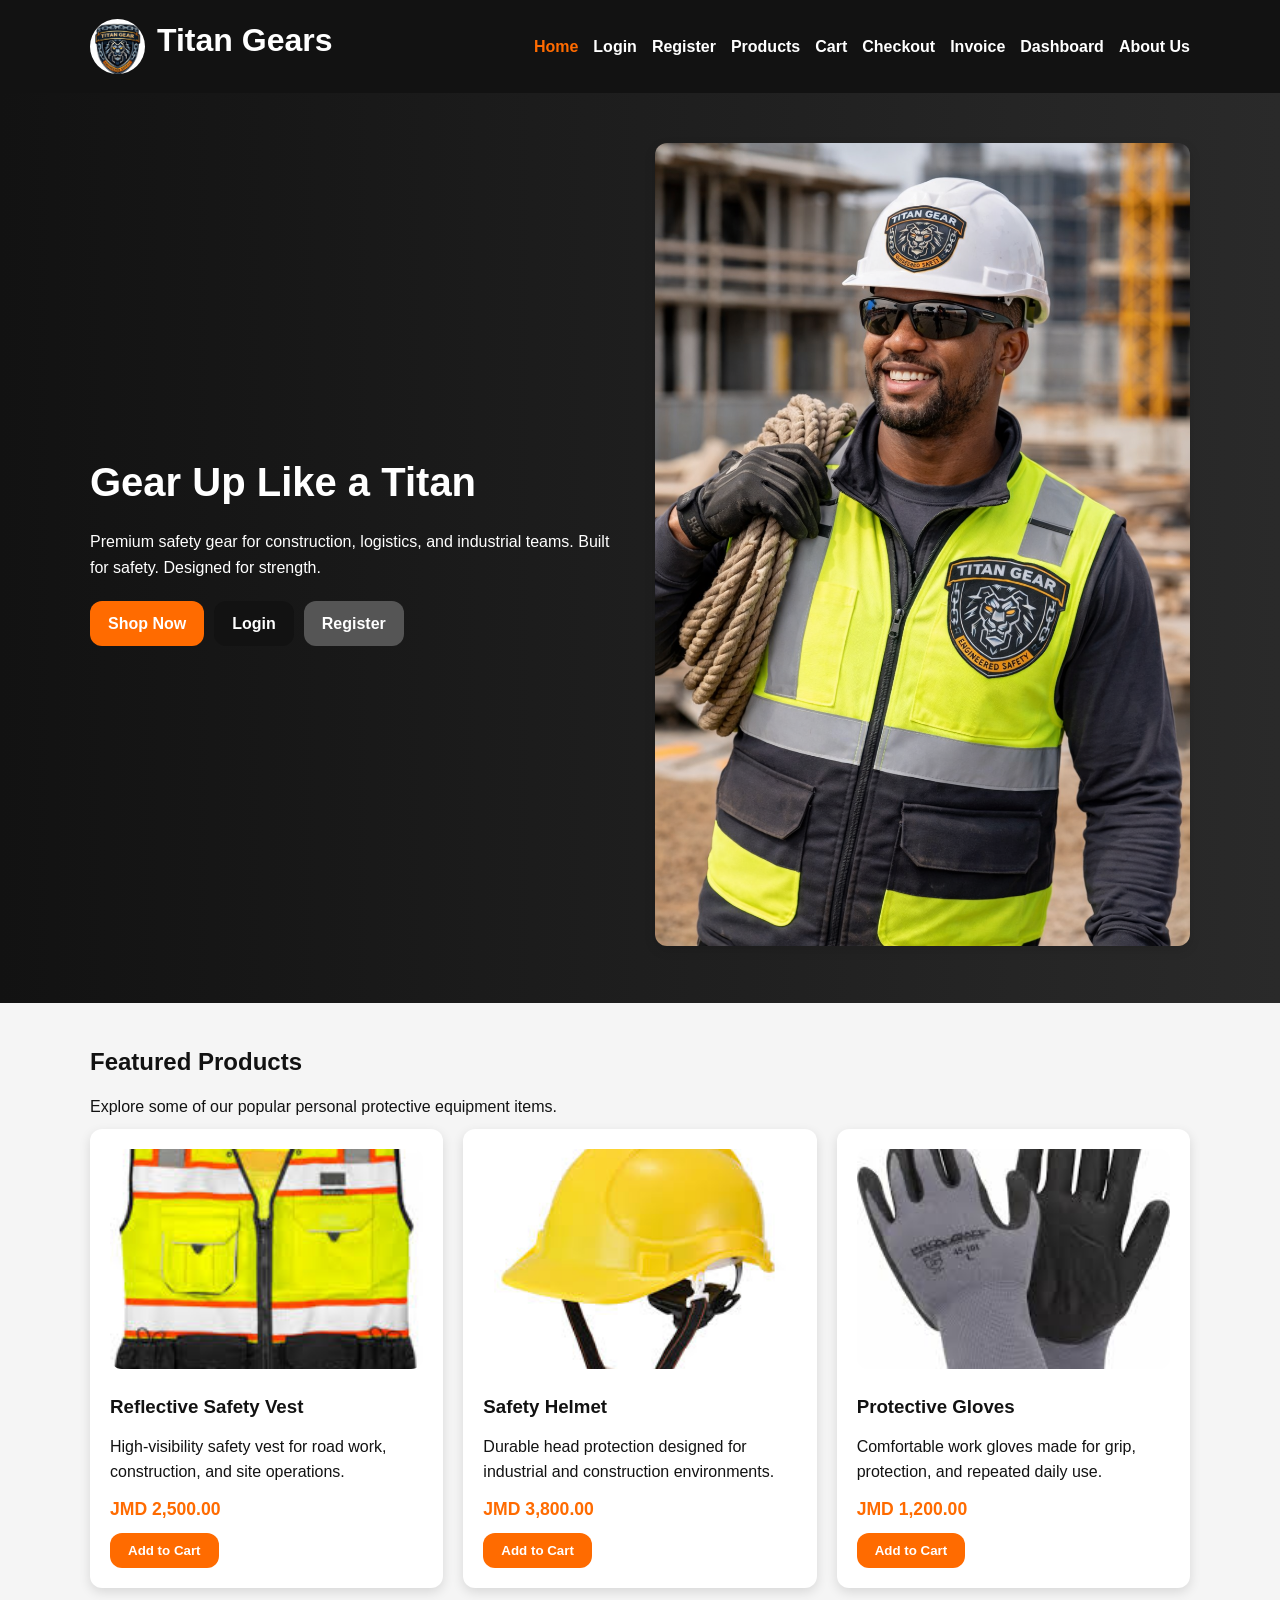
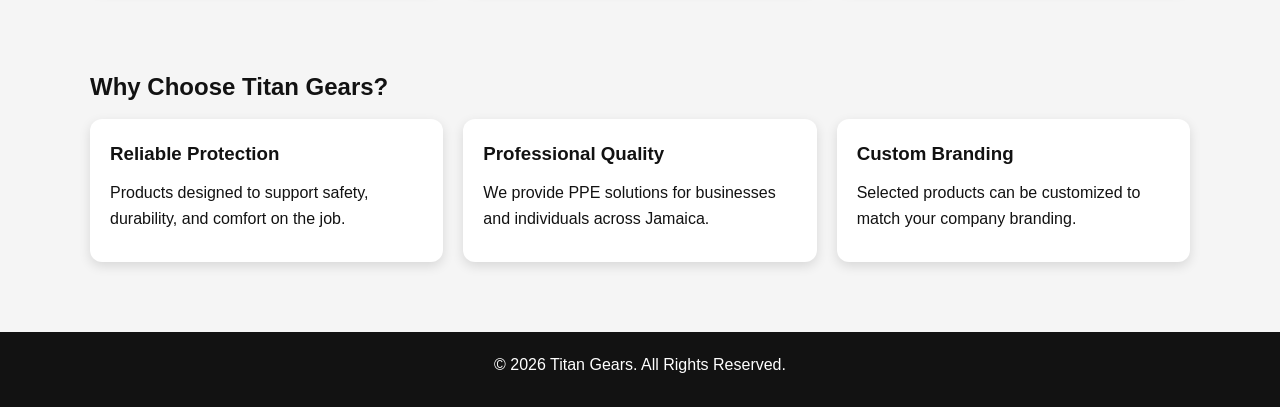
==== commit b9705abe: "Update index.html" ====
--- a/index.html
+++ b/index.html
@@ -1,6 +1,7 @@
 <!DOCTYPE html>
 <html lang="en">
 <head>
+    <!-- Home Page -->
     <meta charset="UTF-8">
     <meta name="viewport" content="width=device-width, initial-scale=1.0">
     <title>Titan Gears | Home</title>
@@ -16,7 +17,8 @@
 
             <nav>
                 <ul class="nav-links">
-                    <li><a href="index.html" class="active">Login</a></li>
+                    <li><a href="index.html" class="active">Home</a></li>
+                    <li><a href="login.html">Login</a></li>
                     <li><a href="register.html">Register</a></li>
                     <li><a href="products.html">Products</a></li>
                     <li><a href="cart.html">Cart</a></li>
@@ -39,8 +41,14 @@
                         Premium safety gear for construction, logistics, and industrial teams.
                         Built for safety. Designed for strength.
                     </p>
-                    <a href="products.html" class="btn">Shop Now</a>
+
+                    <div class="button-group">
+                        <a href="products.html" class="btn">Shop Now</a>
+                        <a href="login.html" class="btn btn-dark">Login</a>
+                        <a href="register.html" class="btn btn-secondary">Register</a>
+                    </div>
                 </div>
+
                 <div class="hero-image">
                     <img src="hero.png" alt="Workers wearing Titan Gears safety equipment">
                 </div>
@@ -50,26 +58,31 @@
         <!-- Featured products -->
         <section class="featured-products container">
             <h2>Featured Products</h2>
+            <p>Explore some of our popular personal protective equipment items.</p>
+
             <div class="product-grid">
                 <article class="product-card">
                     <img src="vest.jpg" alt="Reflective safety vest">
                     <h3>Reflective Safety Vest</h3>
-                    <p class="price">JMD 2,500</p>
-                    <button class="btn" onclick="addToCart('Reflective Safety Vest', 2500)">Add to Cart</button>
+                    <p>High-visibility safety vest for road work, construction, and site operations.</p>
+                    <p class="price">JMD 2,500.00</p>
+                    <button type="button" class="btn" onclick="addToCart(1)">Add to Cart</button>
                 </article>
 
                 <article class="product-card">
                     <img src="helmet.jpg" alt="Industrial safety helmet">
                     <h3>Safety Helmet</h3>
-                    <p class="price">JMD 3,800</p>
-                    <button class="btn" onclick="addToCart('Safety Helmet', 3800)">Add to Cart</button>
+                    <p>Durable head protection designed for industrial and construction environments.</p>
+                    <p class="price">JMD 3,800.00</p>
+                    <button type="button" class="btn" onclick="addToCart(2)">Add to Cart</button>
                 </article>
 
                 <article class="product-card">
                     <img src="gloves.jpg" alt="Protective work gloves">
                     <h3>Protective Gloves</h3>
-                    <p class="price">JMD 1,200</p>
-                    <button class="btn" onclick="addToCart('Protective Gloves', 1200)">Add to Cart</button>
+                    <p>Comfortable work gloves made for grip, protection, and repeated daily use.</p>
+                    <p class="price">JMD 1,200.00</p>
+                    <button type="button" class="btn" onclick="addToCart(3)">Add to Cart</button>
                 </article>
             </div>
         </section>
@@ -77,15 +90,18 @@
         <!-- Why choose us -->
         <section class="why-us container">
             <h2>Why Choose Titan Gears?</h2>
+
             <div class="info-grid">
                 <div class="info-box">
                     <h3>Reliable Protection</h3>
-                    <p>Products designed to support safety and durability on the job.</p>
+                    <p>Products designed to support safety, durability, and comfort on the job.</p>
                 </div>
+
                 <div class="info-box">
                     <h3>Professional Quality</h3>
                     <p>We provide PPE solutions for businesses and individuals across Jamaica.</p>
                 </div>
+
                 <div class="info-box">
                     <h3>Custom Branding</h3>
                     <p>Selected products can be customized to match your company branding.</p>
